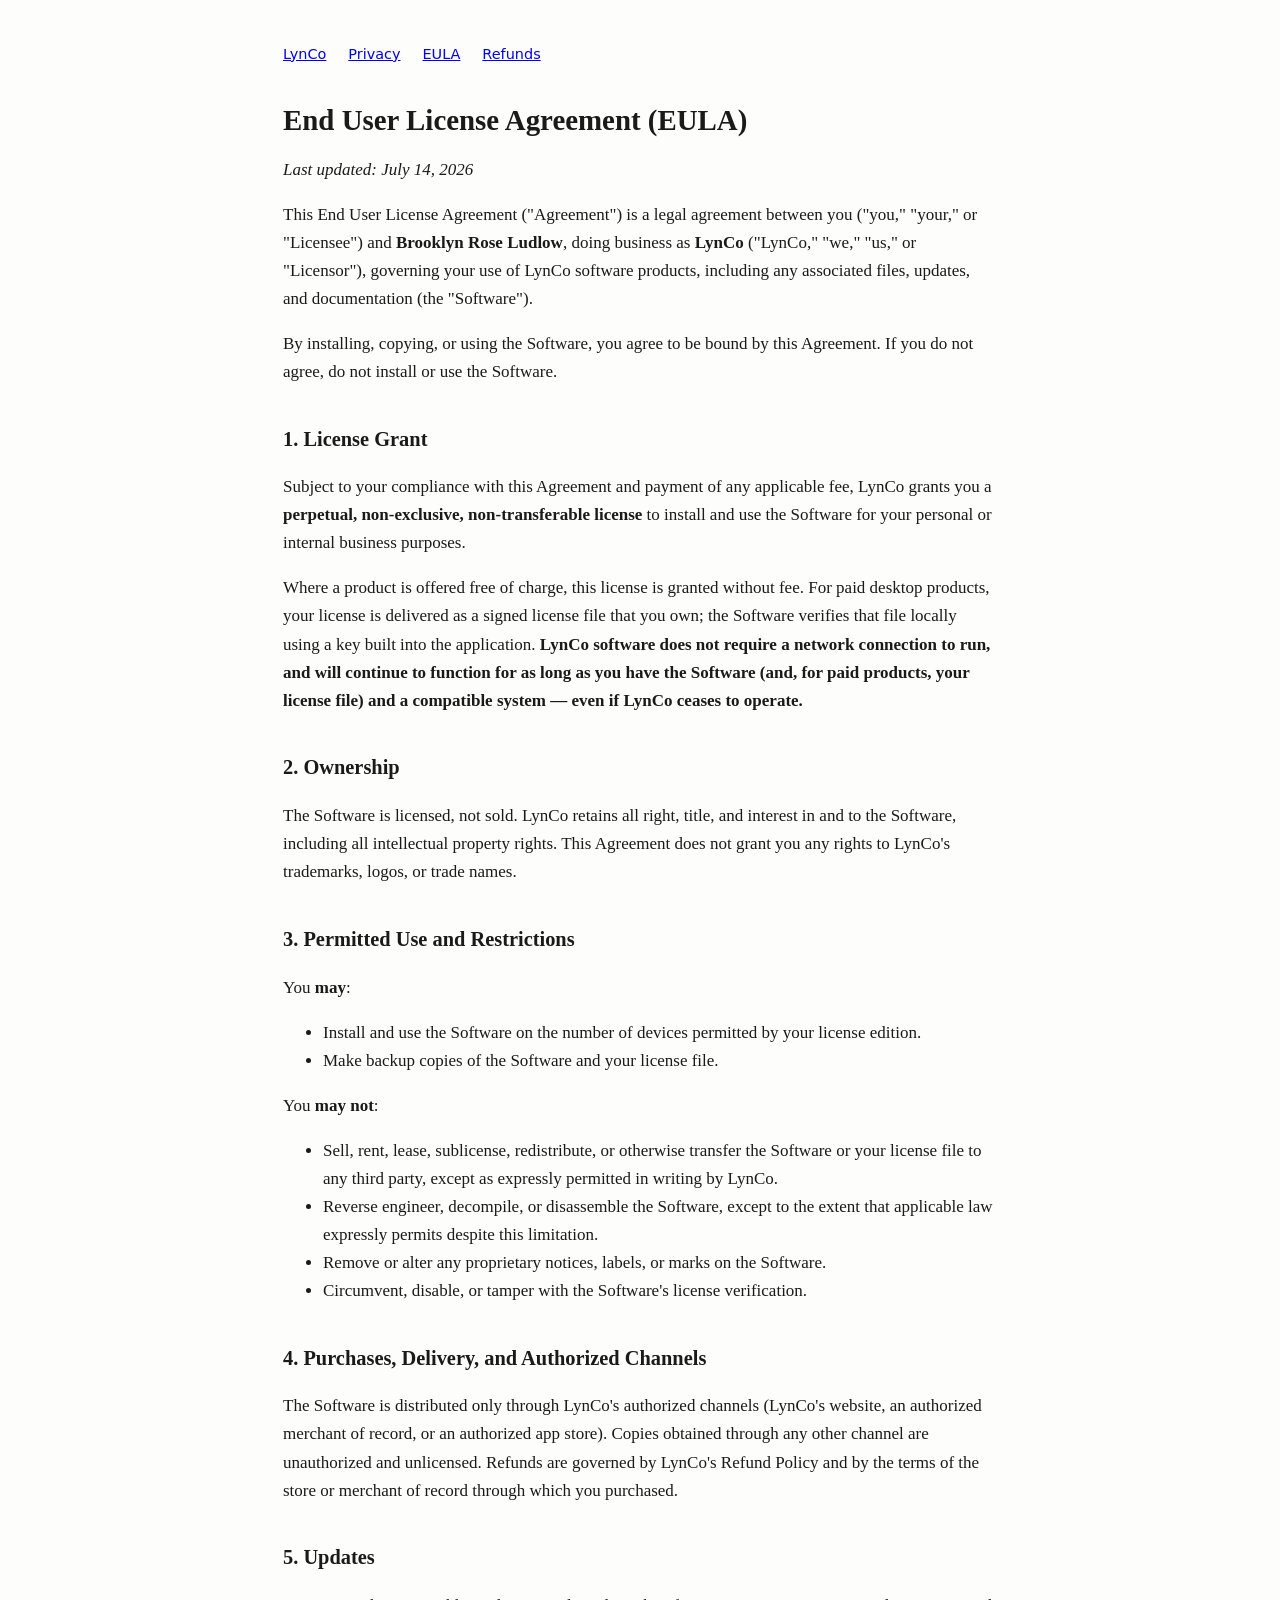
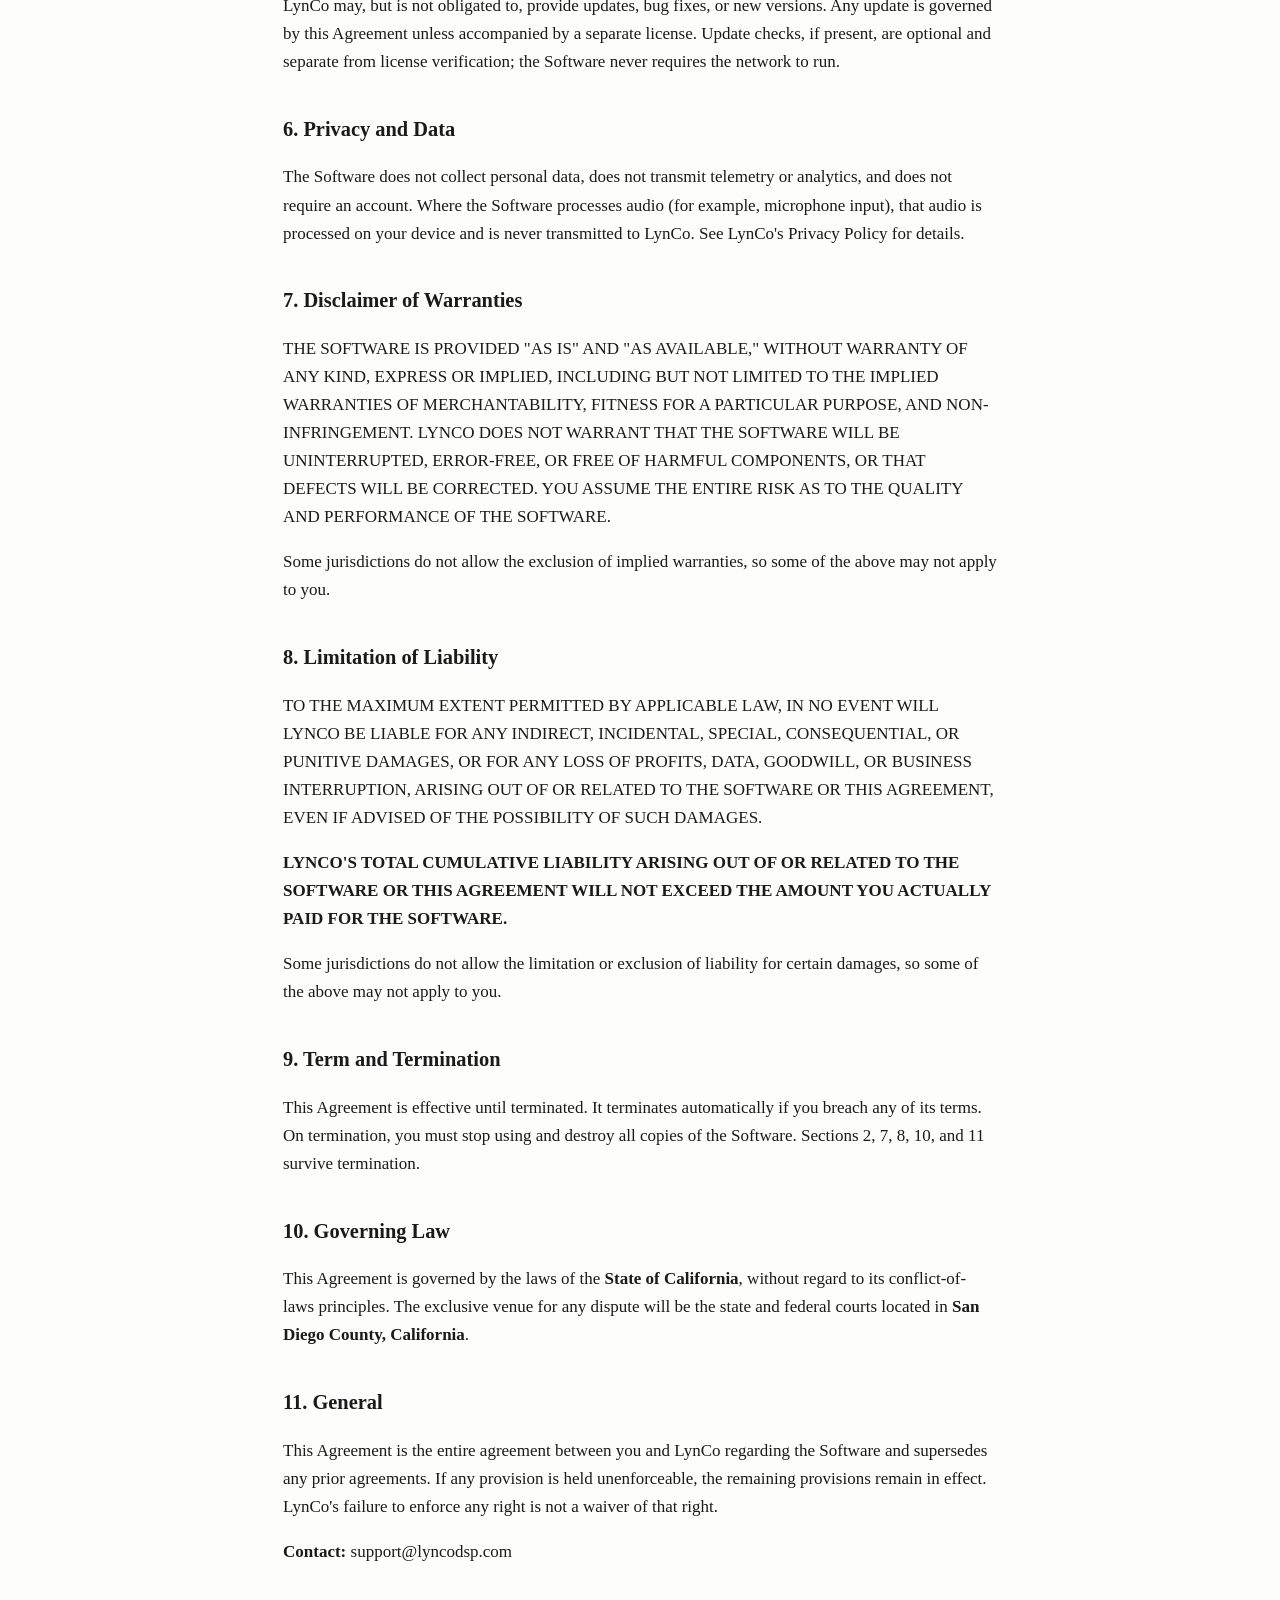
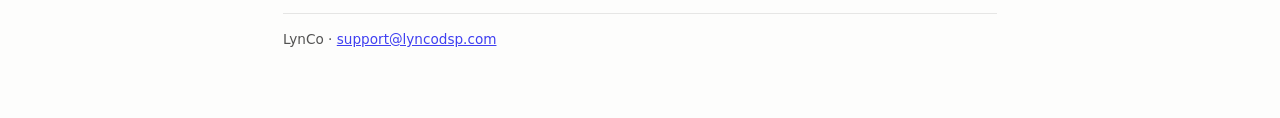
==== eula.html @ 5ef5d0df "LynCo legal pages" ====
<!DOCTYPE html>
<html lang="en">
<head>
<meta charset="utf-8">
<meta name="viewport" content="width=device-width, initial-scale=1">
<title>End User License Agreement — LynCo</title>
<style>
  :root { color-scheme: light dark; }
  body { font: 17px/1.65 Georgia, 'Times New Roman', serif; max-width: 42em;
         margin: 0 auto; padding: 2.5em 1.25em 4em; color: #1a1a1a; background: #fdfdfc; }
  @media (prefers-color-scheme: dark) { body { color: #ddd; background: #161616; } a { color: #8ab4f8; } }
  h1 { font-size: 1.7em; line-height: 1.25; margin-bottom: .3em; }
  h2 { font-size: 1.2em; margin-top: 1.8em; }
  nav { font-family: -apple-system, system-ui, sans-serif; font-size: .85em; margin-bottom: 2.5em; }
  nav a { margin-right: 1.2em; }
  footer { margin-top: 3.5em; padding-top: 1em; border-top: 1px solid #8884;
           font-family: -apple-system, system-ui, sans-serif; font-size: .8em; opacity: .75; }
</style>
</head>
<body>
<nav><a href="index.html">LynCo</a> <a href="privacy.html">Privacy</a> <a href="eula.html">EULA</a> <a href="refunds.html">Refunds</a></nav>
<h1>End User License Agreement (EULA)</h1>
<p><em>Last updated: July 14, 2026</em></p>
<p>This End User License Agreement ("Agreement") is a legal agreement between you ("you," "your," or "Licensee") and <strong>Brooklyn Rose Ludlow</strong>, doing business as <strong>LynCo</strong> ("LynCo," "we," "us," or "Licensor"), governing your use of LynCo software products, including any associated files, updates, and documentation (the "Software").</p>
<p>By installing, copying, or using the Software, you agree to be bound by this Agreement. If you do not agree, do not install or use the Software.</p>
<h2>1. License Grant</h2>
<p>Subject to your compliance with this Agreement and payment of any applicable fee, LynCo grants you a <strong>perpetual, non-exclusive, non-transferable license</strong> to install and use the Software for your personal or internal business purposes.</p>
<p>Where a product is offered free of charge, this license is granted without fee. For paid desktop products, your license is delivered as a signed license file that you own; the Software verifies that file locally using a key built into the application. <strong>LynCo software does not require a network connection to run, and will continue to function for as long as you have the Software (and, for paid products, your license file) and a compatible system — even if LynCo ceases to operate.</strong></p>
<h2>2. Ownership</h2>
<p>The Software is licensed, not sold. LynCo retains all right, title, and interest in and to the Software, including all intellectual property rights. This Agreement does not grant you any rights to LynCo's trademarks, logos, or trade names.</p>
<h2>3. Permitted Use and Restrictions</h2>
<p>You <strong>may</strong>:</p>
<ul>
<li>Install and use the Software on the number of devices permitted by your license edition.</li>
<li>Make backup copies of the Software and your license file.</li>
</ul>
<p>You <strong>may not</strong>:</p>
<ul>
<li>Sell, rent, lease, sublicense, redistribute, or otherwise transfer the Software or your license file to any third party, except as expressly permitted in writing by LynCo.</li>
<li>Reverse engineer, decompile, or disassemble the Software, except to the extent that applicable law expressly permits despite this limitation.</li>
<li>Remove or alter any proprietary notices, labels, or marks on the Software.</li>
<li>Circumvent, disable, or tamper with the Software's license verification.</li>
</ul>
<h2>4. Purchases, Delivery, and Authorized Channels</h2>
<p>The Software is distributed only through LynCo's authorized channels (LynCo's website, an authorized merchant of record, or an authorized app store). Copies obtained through any other channel are unauthorized and unlicensed. Refunds are governed by LynCo's Refund Policy and by the terms of the store or merchant of record through which you purchased.</p>
<h2>5. Updates</h2>
<p>LynCo may, but is not obligated to, provide updates, bug fixes, or new versions. Any update is governed by this Agreement unless accompanied by a separate license. Update checks, if present, are optional and separate from license verification; the Software never requires the network to run.</p>
<h2>6. Privacy and Data</h2>
<p>The Software does not collect personal data, does not transmit telemetry or analytics, and does not require an account. Where the Software processes audio (for example, microphone input), that audio is processed on your device and is never transmitted to LynCo. See LynCo's Privacy Policy for details.</p>
<h2>7. Disclaimer of Warranties</h2>
<p>THE SOFTWARE IS PROVIDED "AS IS" AND "AS AVAILABLE," WITHOUT WARRANTY OF ANY KIND, EXPRESS OR IMPLIED, INCLUDING BUT NOT LIMITED TO THE IMPLIED WARRANTIES OF MERCHANTABILITY, FITNESS FOR A PARTICULAR PURPOSE, AND NON-INFRINGEMENT. LYNCO DOES NOT WARRANT THAT THE SOFTWARE WILL BE UNINTERRUPTED, ERROR-FREE, OR FREE OF HARMFUL COMPONENTS, OR THAT DEFECTS WILL BE CORRECTED. YOU ASSUME THE ENTIRE RISK AS TO THE QUALITY AND PERFORMANCE OF THE SOFTWARE.</p>
<p>Some jurisdictions do not allow the exclusion of implied warranties, so some of the above may not apply to you.</p>
<h2>8. Limitation of Liability</h2>
<p>TO THE MAXIMUM EXTENT PERMITTED BY APPLICABLE LAW, IN NO EVENT WILL LYNCO BE LIABLE FOR ANY INDIRECT, INCIDENTAL, SPECIAL, CONSEQUENTIAL, OR PUNITIVE DAMAGES, OR FOR ANY LOSS OF PROFITS, DATA, GOODWILL, OR BUSINESS INTERRUPTION, ARISING OUT OF OR RELATED TO THE SOFTWARE OR THIS AGREEMENT, EVEN IF ADVISED OF THE POSSIBILITY OF SUCH DAMAGES.</p>
<p><strong>LYNCO'S TOTAL CUMULATIVE LIABILITY ARISING OUT OF OR RELATED TO THE SOFTWARE OR THIS AGREEMENT WILL NOT EXCEED THE AMOUNT YOU ACTUALLY PAID FOR THE SOFTWARE.</strong></p>
<p>Some jurisdictions do not allow the limitation or exclusion of liability for certain damages, so some of the above may not apply to you.</p>
<h2>9. Term and Termination</h2>
<p>This Agreement is effective until terminated. It terminates automatically if you breach any of its terms. On termination, you must stop using and destroy all copies of the Software. Sections 2, 7, 8, 10, and 11 survive termination.</p>
<h2>10. Governing Law</h2>
<p>This Agreement is governed by the laws of the <strong>State of California</strong>, without regard to its conflict-of-laws principles. The exclusive venue for any dispute will be the state and federal courts located in <strong>San Diego County, California</strong>.</p>
<h2>11. General</h2>
<p>This Agreement is the entire agreement between you and LynCo regarding the Software and supersedes any prior agreements. If any provision is held unenforceable, the remaining provisions remain in effect. LynCo's failure to enforce any right is not a waiver of that right.</p>
<p><strong>Contact:</strong> support@lyncodsp.com</p>
<footer>LynCo · <a href="mailto:support@lyncodsp.com">support@lyncodsp.com</a></footer>
</body>
</html>
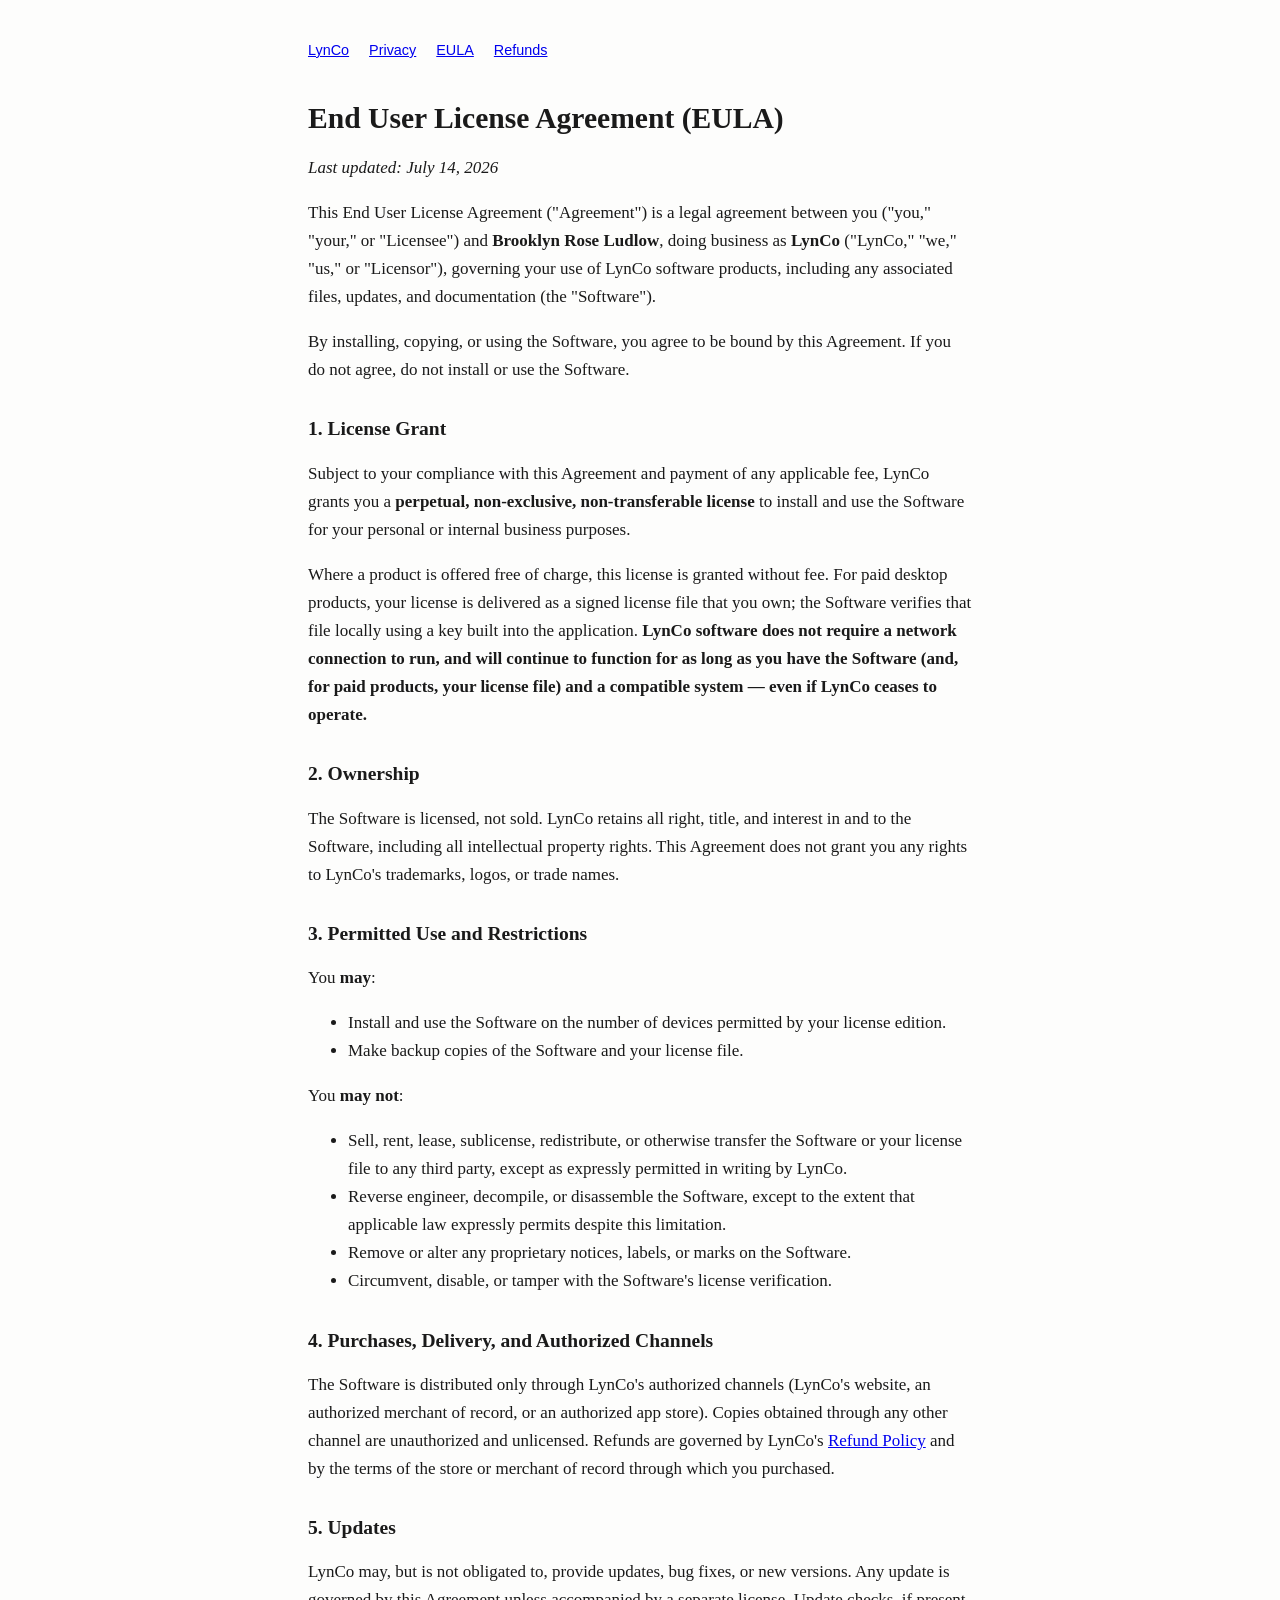
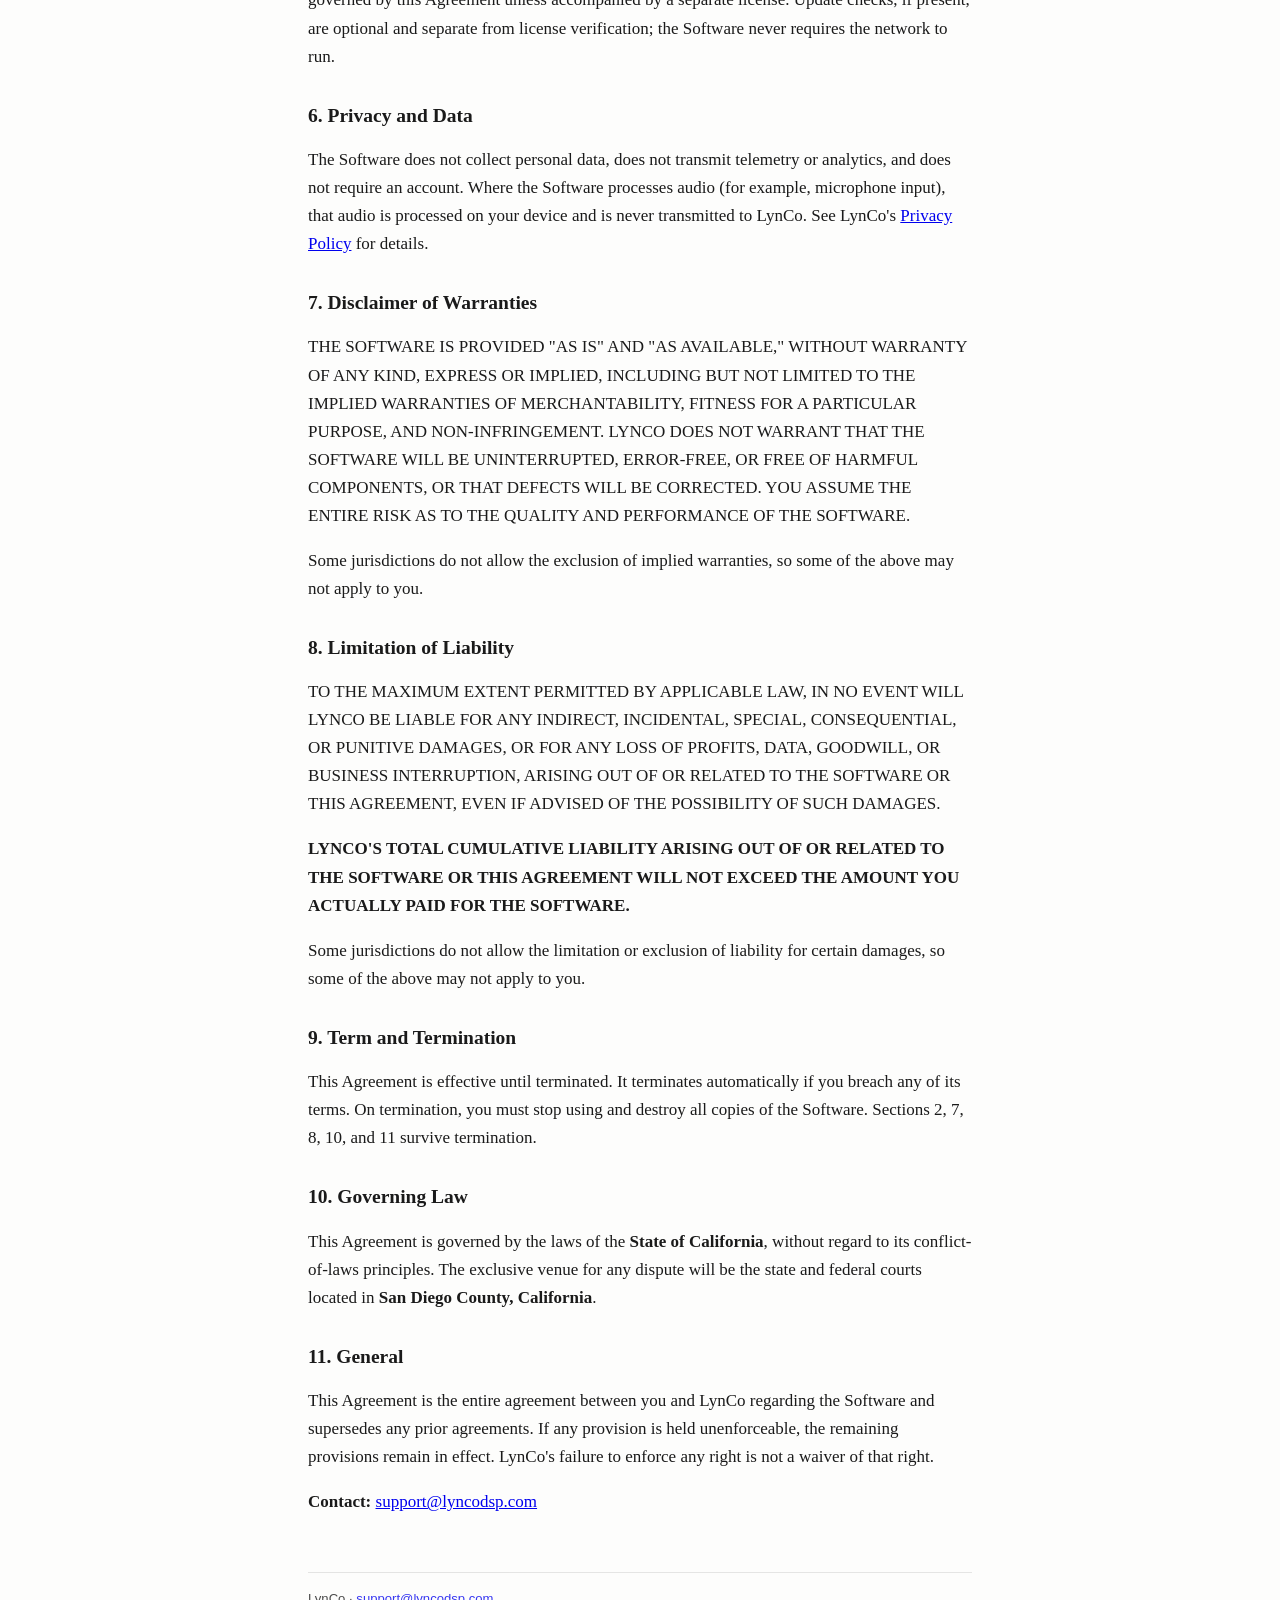
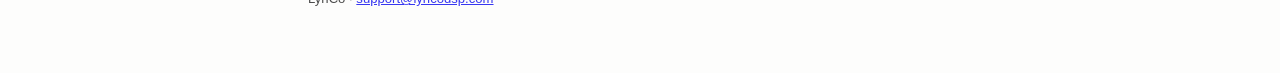
==== commit 27200cb6: "Publish LynTune privacy policy site" ====
--- a/eula.html
+++ b/eula.html
@@ -1,66 +1,13 @@
-<!DOCTYPE html>
+<!doctype html>
 <html lang="en">
 <head>
-<meta charset="utf-8">
-<meta name="viewport" content="width=device-width, initial-scale=1">
-<title>End User License Agreement — LynCo</title>
-<style>
-  :root { color-scheme: light dark; }
-  body { font: 17px/1.65 Georgia, 'Times New Roman', serif; max-width: 42em;
-         margin: 0 auto; padding: 2.5em 1.25em 4em; color: #1a1a1a; background: #fdfdfc; }
-  @media (prefers-color-scheme: dark) { body { color: #ddd; background: #161616; } a { color: #8ab4f8; } }
-  h1 { font-size: 1.7em; line-height: 1.25; margin-bottom: .3em; }
-  h2 { font-size: 1.2em; margin-top: 1.8em; }
-  nav { font-family: -apple-system, system-ui, sans-serif; font-size: .85em; margin-bottom: 2.5em; }
-  nav a { margin-right: 1.2em; }
-  footer { margin-top: 3.5em; padding-top: 1em; border-top: 1px solid #8884;
-           font-family: -apple-system, system-ui, sans-serif; font-size: .8em; opacity: .75; }
-</style>
+  <meta charset="utf-8">
+  <meta name="viewport" content="width=device-width, initial-scale=1">
+  <meta http-equiv="refresh" content="0; url=eula/">
+  <link rel="canonical" href="https://lyncodsp.com/eula/">
+  <title>End User License Agreement — LynCo</title>
 </head>
 <body>
-<nav><a href="index.html">LynCo</a> <a href="privacy.html">Privacy</a> <a href="eula.html">EULA</a> <a href="refunds.html">Refunds</a></nav>
-<h1>End User License Agreement (EULA)</h1>
-<p><em>Last updated: July 14, 2026</em></p>
-<p>This End User License Agreement ("Agreement") is a legal agreement between you ("you," "your," or "Licensee") and <strong>Brooklyn Rose Ludlow</strong>, doing business as <strong>LynCo</strong> ("LynCo," "we," "us," or "Licensor"), governing your use of LynCo software products, including any associated files, updates, and documentation (the "Software").</p>
-<p>By installing, copying, or using the Software, you agree to be bound by this Agreement. If you do not agree, do not install or use the Software.</p>
-<h2>1. License Grant</h2>
-<p>Subject to your compliance with this Agreement and payment of any applicable fee, LynCo grants you a <strong>perpetual, non-exclusive, non-transferable license</strong> to install and use the Software for your personal or internal business purposes.</p>
-<p>Where a product is offered free of charge, this license is granted without fee. For paid desktop products, your license is delivered as a signed license file that you own; the Software verifies that file locally using a key built into the application. <strong>LynCo software does not require a network connection to run, and will continue to function for as long as you have the Software (and, for paid products, your license file) and a compatible system — even if LynCo ceases to operate.</strong></p>
-<h2>2. Ownership</h2>
-<p>The Software is licensed, not sold. LynCo retains all right, title, and interest in and to the Software, including all intellectual property rights. This Agreement does not grant you any rights to LynCo's trademarks, logos, or trade names.</p>
-<h2>3. Permitted Use and Restrictions</h2>
-<p>You <strong>may</strong>:</p>
-<ul>
-<li>Install and use the Software on the number of devices permitted by your license edition.</li>
-<li>Make backup copies of the Software and your license file.</li>
-</ul>
-<p>You <strong>may not</strong>:</p>
-<ul>
-<li>Sell, rent, lease, sublicense, redistribute, or otherwise transfer the Software or your license file to any third party, except as expressly permitted in writing by LynCo.</li>
-<li>Reverse engineer, decompile, or disassemble the Software, except to the extent that applicable law expressly permits despite this limitation.</li>
-<li>Remove or alter any proprietary notices, labels, or marks on the Software.</li>
-<li>Circumvent, disable, or tamper with the Software's license verification.</li>
-</ul>
-<h2>4. Purchases, Delivery, and Authorized Channels</h2>
-<p>The Software is distributed only through LynCo's authorized channels (LynCo's website, an authorized merchant of record, or an authorized app store). Copies obtained through any other channel are unauthorized and unlicensed. Refunds are governed by LynCo's Refund Policy and by the terms of the store or merchant of record through which you purchased.</p>
-<h2>5. Updates</h2>
-<p>LynCo may, but is not obligated to, provide updates, bug fixes, or new versions. Any update is governed by this Agreement unless accompanied by a separate license. Update checks, if present, are optional and separate from license verification; the Software never requires the network to run.</p>
-<h2>6. Privacy and Data</h2>
-<p>The Software does not collect personal data, does not transmit telemetry or analytics, and does not require an account. Where the Software processes audio (for example, microphone input), that audio is processed on your device and is never transmitted to LynCo. See LynCo's Privacy Policy for details.</p>
-<h2>7. Disclaimer of Warranties</h2>
-<p>THE SOFTWARE IS PROVIDED "AS IS" AND "AS AVAILABLE," WITHOUT WARRANTY OF ANY KIND, EXPRESS OR IMPLIED, INCLUDING BUT NOT LIMITED TO THE IMPLIED WARRANTIES OF MERCHANTABILITY, FITNESS FOR A PARTICULAR PURPOSE, AND NON-INFRINGEMENT. LYNCO DOES NOT WARRANT THAT THE SOFTWARE WILL BE UNINTERRUPTED, ERROR-FREE, OR FREE OF HARMFUL COMPONENTS, OR THAT DEFECTS WILL BE CORRECTED. YOU ASSUME THE ENTIRE RISK AS TO THE QUALITY AND PERFORMANCE OF THE SOFTWARE.</p>
-<p>Some jurisdictions do not allow the exclusion of implied warranties, so some of the above may not apply to you.</p>
-<h2>8. Limitation of Liability</h2>
-<p>TO THE MAXIMUM EXTENT PERMITTED BY APPLICABLE LAW, IN NO EVENT WILL LYNCO BE LIABLE FOR ANY INDIRECT, INCIDENTAL, SPECIAL, CONSEQUENTIAL, OR PUNITIVE DAMAGES, OR FOR ANY LOSS OF PROFITS, DATA, GOODWILL, OR BUSINESS INTERRUPTION, ARISING OUT OF OR RELATED TO THE SOFTWARE OR THIS AGREEMENT, EVEN IF ADVISED OF THE POSSIBILITY OF SUCH DAMAGES.</p>
-<p><strong>LYNCO'S TOTAL CUMULATIVE LIABILITY ARISING OUT OF OR RELATED TO THE SOFTWARE OR THIS AGREEMENT WILL NOT EXCEED THE AMOUNT YOU ACTUALLY PAID FOR THE SOFTWARE.</strong></p>
-<p>Some jurisdictions do not allow the limitation or exclusion of liability for certain damages, so some of the above may not apply to you.</p>
-<h2>9. Term and Termination</h2>
-<p>This Agreement is effective until terminated. It terminates automatically if you breach any of its terms. On termination, you must stop using and destroy all copies of the Software. Sections 2, 7, 8, 10, and 11 survive termination.</p>
-<h2>10. Governing Law</h2>
-<p>This Agreement is governed by the laws of the <strong>State of California</strong>, without regard to its conflict-of-laws principles. The exclusive venue for any dispute will be the state and federal courts located in <strong>San Diego County, California</strong>.</p>
-<h2>11. General</h2>
-<p>This Agreement is the entire agreement between you and LynCo regarding the Software and supersedes any prior agreements. If any provision is held unenforceable, the remaining provisions remain in effect. LynCo's failure to enforce any right is not a waiver of that right.</p>
-<p><strong>Contact:</strong> support@lyncodsp.com</p>
-<footer>LynCo · <a href="mailto:support@lyncodsp.com">support@lyncodsp.com</a></footer>
+  <p>The LynCo EULA has moved to <a href="eula/">lyncodsp.com/eula/</a>.</p>
 </body>
 </html>
